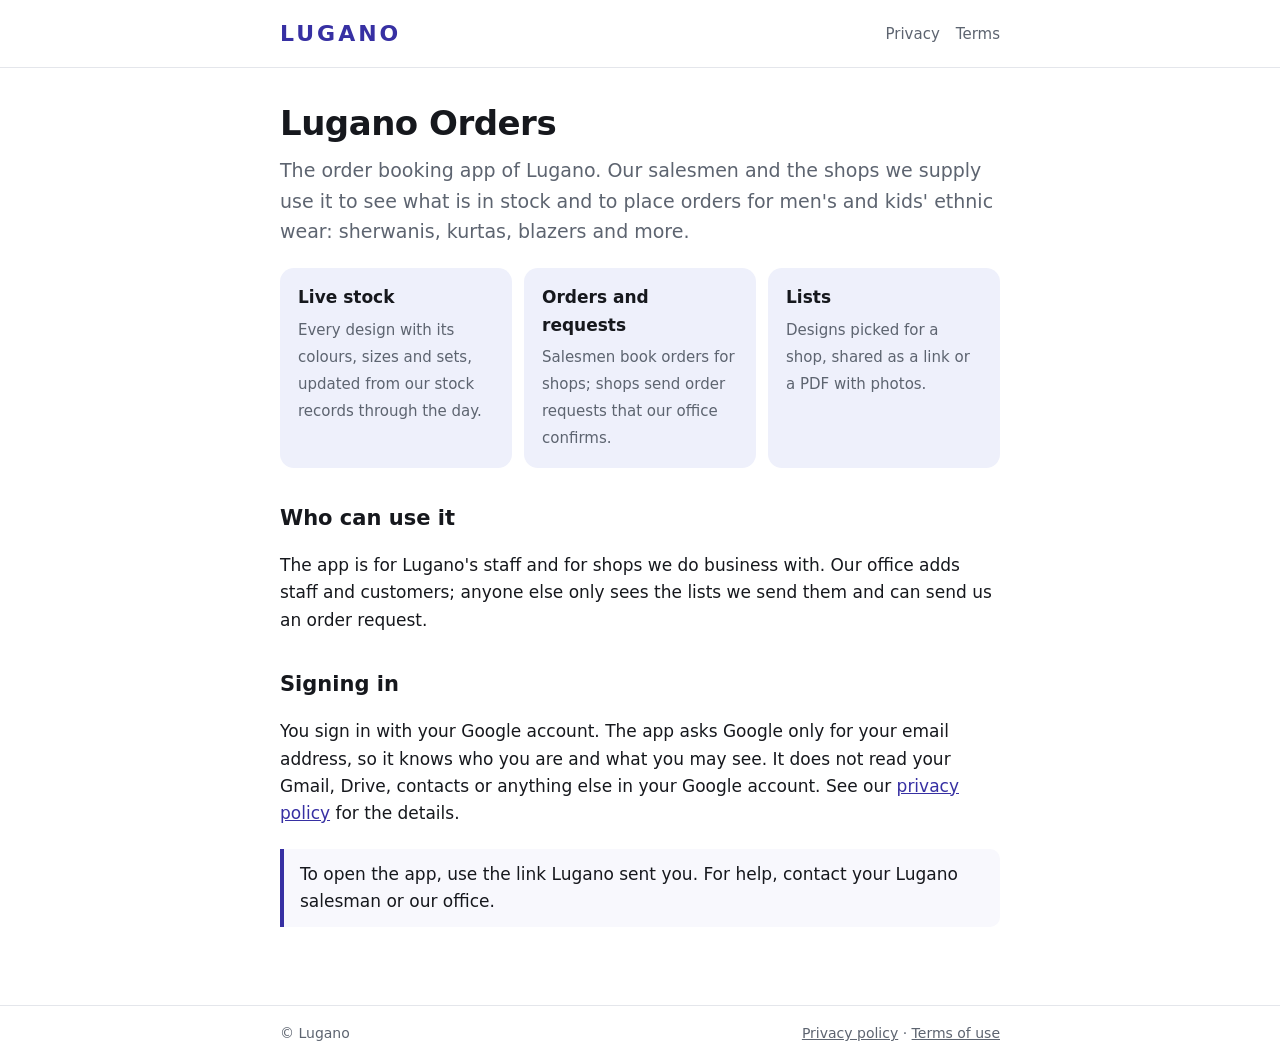
==== index.html @ 8a338e9d "Home page, privacy policy and terms for app.lugano.in Co-Authored-By: Claude Opus 5.5 <noreply@anthr" ====
<!DOCTYPE html>
<html lang="en">
<head>
<meta charset="utf-8">
<meta name="viewport" content="width=device-width, initial-scale=1">
<title>Lugano Orders</title>
<meta name="description" content="Lugano Orders: the order booking app of Lugano, for our salesmen and the shops we supply.">
<link rel="icon" href="logo.png">
<link rel="stylesheet" href="style.css">
</head>
<body>
<header><div class="bar"><a class="brand" href="./">LUGANO</a><nav><a href="privacy.html">Privacy</a><a href="terms.html">Terms</a></nav></div></header>
<main>
  <h1>Lugano Orders</h1>
  <p class="lead">The order booking app of Lugano. Our salesmen and the shops we supply use it to see what is in stock and to place orders for men's and kids' ethnic wear: sherwanis, kurtas, blazers and more.</p>

  <div class="cards">
    <div class="card"><b>Live stock</b><span>Every design with its colours, sizes and sets, updated from our stock records through the day.</span></div>
    <div class="card"><b>Orders and requests</b><span>Salesmen book orders for shops; shops send order requests that our office confirms.</span></div>
    <div class="card"><b>Lists</b><span>Designs picked for a shop, shared as a link or a PDF with photos.</span></div>
  </div>

  <h2>Who can use it</h2>
  <p>The app is for Lugano's staff and for shops we do business with. Our office adds staff and customers; anyone else only sees the lists we send them and can send us an order request.</p>

  <h2>Signing in</h2>
  <p>You sign in with your Google account. The app asks Google only for your email address, so it knows who you are and what you may see. It does not read your Gmail, Drive, contacts or anything else in your Google account. See our <a href="privacy.html">privacy policy</a> for the details.</p>

  <div class="note">To open the app, use the link Lugano sent you. For help, contact your Lugano salesman or our office.</div>
</main>
<footer><div class="bar"><span>© Lugano</span><span><a href="privacy.html">Privacy policy</a> · <a href="terms.html">Terms of use</a></span></div></footer>
</body>
</html>
---- style.css ----
:root{--ink:#16181D;--muted:#5D6470;--line:#E4E6EB;--indigo:#3730A3;--soft:#EEF0FB}
*{box-sizing:border-box}
html,body{margin:0;background:#fff;color:var(--ink);font:17px/1.6 system-ui,-apple-system,"Segoe UI",Roboto,Arial,sans-serif;-webkit-text-size-adjust:100%}
a{color:var(--indigo)}
header{border-bottom:1px solid var(--line)}
.bar{max-width:760px;margin:0 auto;padding:16px 20px;display:flex;align-items:center;justify-content:space-between;gap:12px}
.brand{font-weight:800;font-size:22px;letter-spacing:3px;color:var(--indigo);text-decoration:none}
nav a{color:var(--muted);text-decoration:none;font-size:15px;margin-left:16px}
nav a:hover{color:var(--ink)}
main{max-width:760px;margin:0 auto;padding:28px 20px 56px}
h1{font-size:34px;line-height:1.15;margin:8px 0 12px;letter-spacing:-.5px}
h2{font-size:21px;margin:34px 0 8px}
h3{font-size:17px;margin:22px 0 4px}
.lead{font-size:19px;color:var(--muted);margin:0 0 22px}
.cards{display:grid;grid-template-columns:repeat(auto-fit,minmax(210px,1fr));gap:12px;margin:22px 0}
.card{background:var(--soft);border-radius:14px;padding:16px 18px}
.card b{display:block;margin-bottom:4px}
.card span{color:var(--muted);font-size:15px}
.note{border-left:4px solid var(--indigo);background:#F8F8FD;padding:12px 16px;border-radius:0 10px 10px 0;margin:22px 0}
ul{padding-left:22px}
li{margin:4px 0}
.updated{color:var(--muted);font-size:14px}
footer{border-top:1px solid var(--line);color:var(--muted);font-size:14px}
footer .bar{flex-wrap:wrap}
footer a{color:var(--muted)}
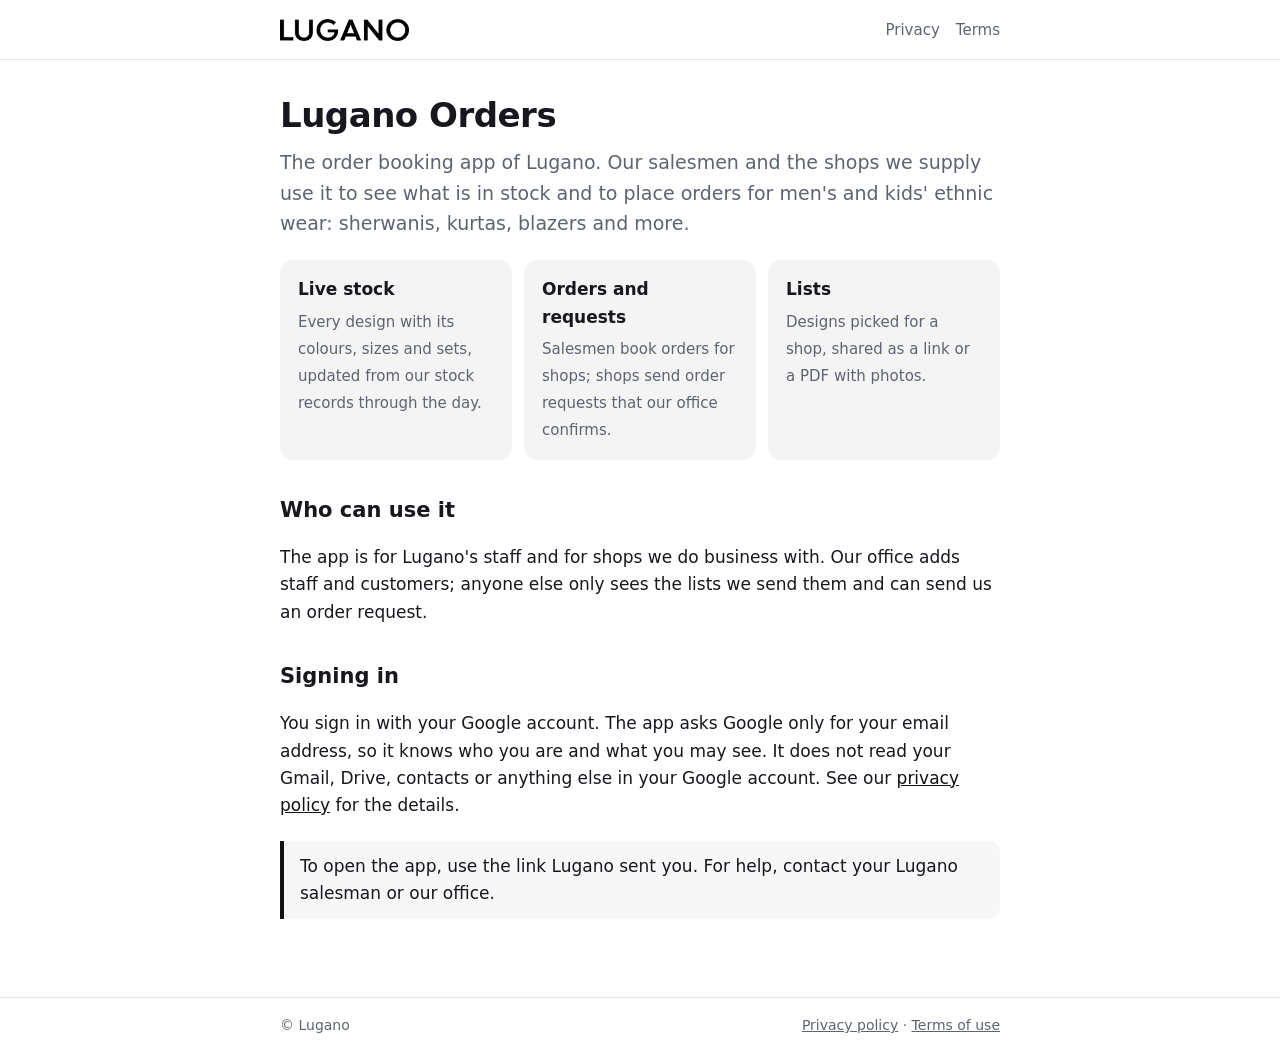
==== commit 97ffbdef: "Lugano logo and wordmark; neutral colours to match Co-Authored-By: Claude Opus 5.5 <noreply@anthropi" ====
--- a/index.html
+++ b/index.html
@@ -9,7 +9,7 @@
 <link rel="stylesheet" href="style.css">
 </head>
 <body>
-<header><div class="bar"><a class="brand" href="./">LUGANO</a><nav><a href="privacy.html">Privacy</a><a href="terms.html">Terms</a></nav></div></header>
+<header><div class="bar"><a class="brand" href="./"><img src="wordmark.png" alt="LUGANO" width="122" height="22"></a><nav><a href="privacy.html">Privacy</a><a href="terms.html">Terms</a></nav></div></header>
 <main>
   <h1>Lugano Orders</h1>
   <p class="lead">The order booking app of Lugano. Our salesmen and the shops we supply use it to see what is in stock and to place orders for men's and kids' ethnic wear: sherwanis, kurtas, blazers and more.</p>
--- a/style.css
+++ b/style.css
@@ -1,10 +1,11 @@
-:root{--ink:#16181D;--muted:#5D6470;--line:#E4E6EB;--indigo:#3730A3;--soft:#EEF0FB}
+:root{--ink:#16181D;--muted:#5D6470;--line:#E4E6EB;--indigo:#111111;--soft:#F4F4F5}
 *{box-sizing:border-box}
 html,body{margin:0;background:#fff;color:var(--ink);font:17px/1.6 system-ui,-apple-system,"Segoe UI",Roboto,Arial,sans-serif;-webkit-text-size-adjust:100%}
 a{color:var(--indigo)}
 header{border-bottom:1px solid var(--line)}
 .bar{max-width:760px;margin:0 auto;padding:16px 20px;display:flex;align-items:center;justify-content:space-between;gap:12px}
-.brand{font-weight:800;font-size:22px;letter-spacing:3px;color:var(--indigo);text-decoration:none}
+.brand{display:block;line-height:0}
+.brand img{height:22px;width:auto;display:block}
 nav a{color:var(--muted);text-decoration:none;font-size:15px;margin-left:16px}
 nav a:hover{color:var(--ink)}
 main{max-width:760px;margin:0 auto;padding:28px 20px 56px}
@@ -16,7 +17,7 @@
 .card{background:var(--soft);border-radius:14px;padding:16px 18px}
 .card b{display:block;margin-bottom:4px}
 .card span{color:var(--muted);font-size:15px}
-.note{border-left:4px solid var(--indigo);background:#F8F8FD;padding:12px 16px;border-radius:0 10px 10px 0;margin:22px 0}
+.note{border-left:4px solid var(--indigo);background:#F7F7F8;padding:12px 16px;border-radius:0 10px 10px 0;margin:22px 0}
 ul{padding-left:22px}
 li{margin:4px 0}
 .updated{color:var(--muted);font-size:14px}
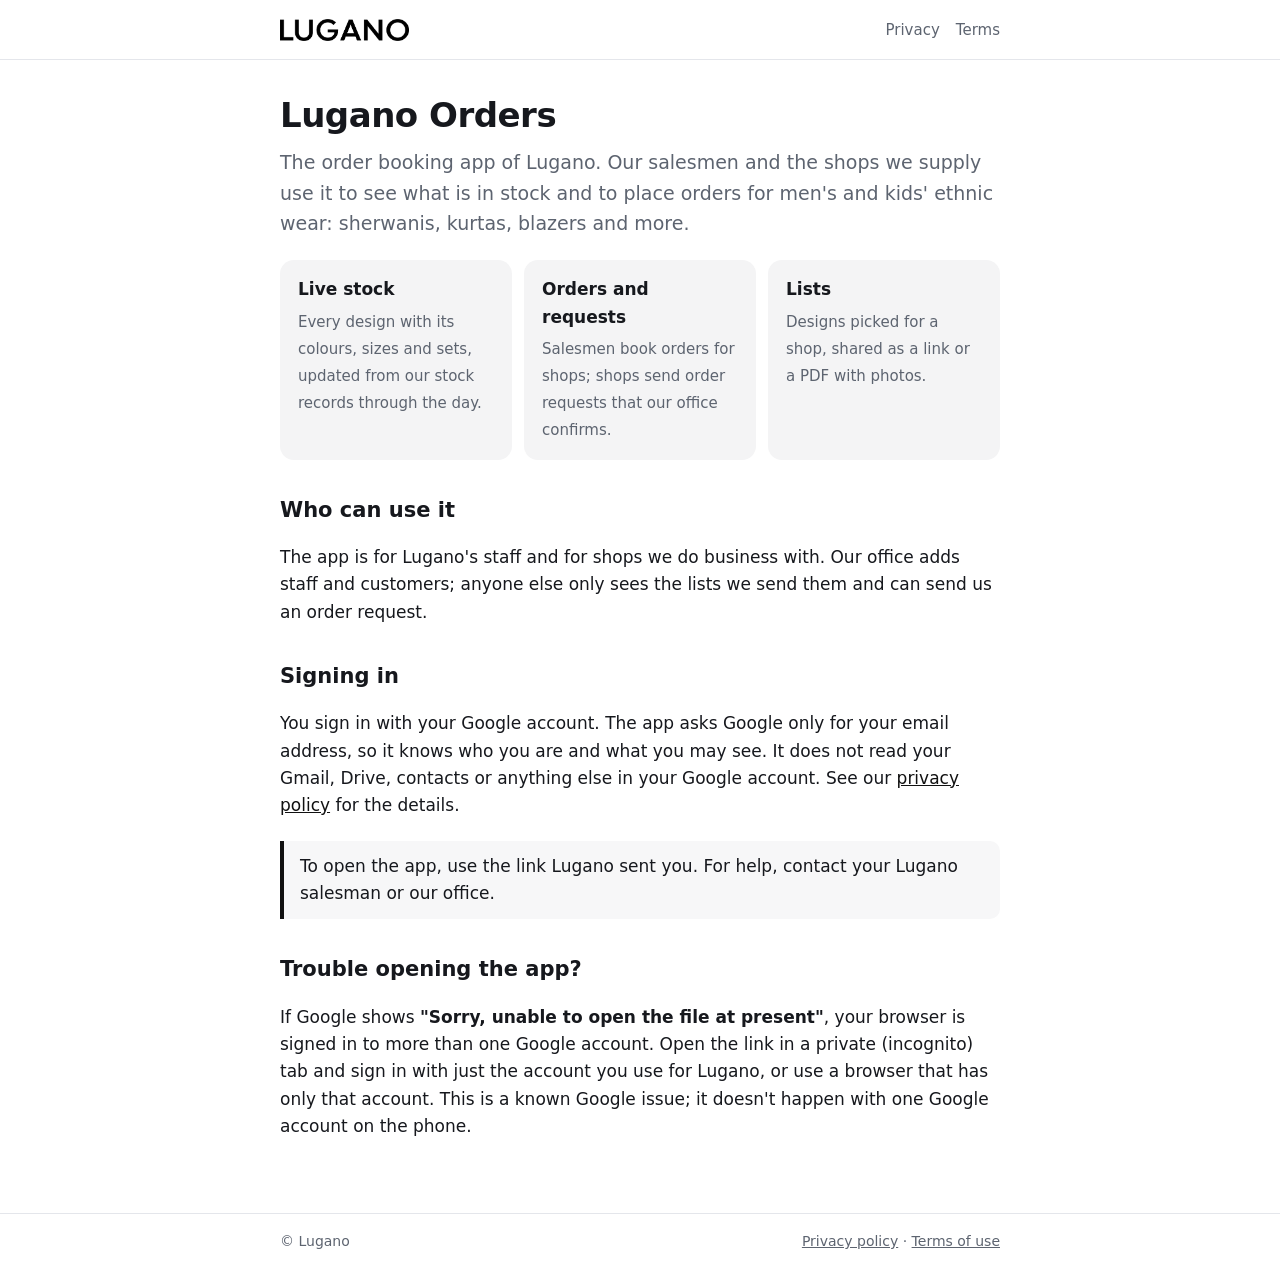
==== commit 9aef8f2b: "Home page: help for Google's multiple-accounts error Co-Authored-By: Claude Opus 5.5 <noreply@anthro" ====
--- a/index.html
+++ b/index.html
@@ -27,6 +27,9 @@
   <p>You sign in with your Google account. The app asks Google only for your email address, so it knows who you are and what you may see. It does not read your Gmail, Drive, contacts or anything else in your Google account. See our <a href="privacy.html">privacy policy</a> for the details.</p>
 
   <div class="note">To open the app, use the link Lugano sent you. For help, contact your Lugano salesman or our office.</div>
+
+  <h2>Trouble opening the app?</h2>
+  <p>If Google shows <b>"Sorry, unable to open the file at present"</b>, your browser is signed in to more than one Google account. Open the link in a private (incognito) tab and sign in with just the account you use for Lugano, or use a browser that has only that account. This is a known Google issue; it doesn't happen with one Google account on the phone.</p>
 </main>
 <footer><div class="bar"><span>© Lugano</span><span><a href="privacy.html">Privacy policy</a> · <a href="terms.html">Terms of use</a></span></div></footer>
 </body>
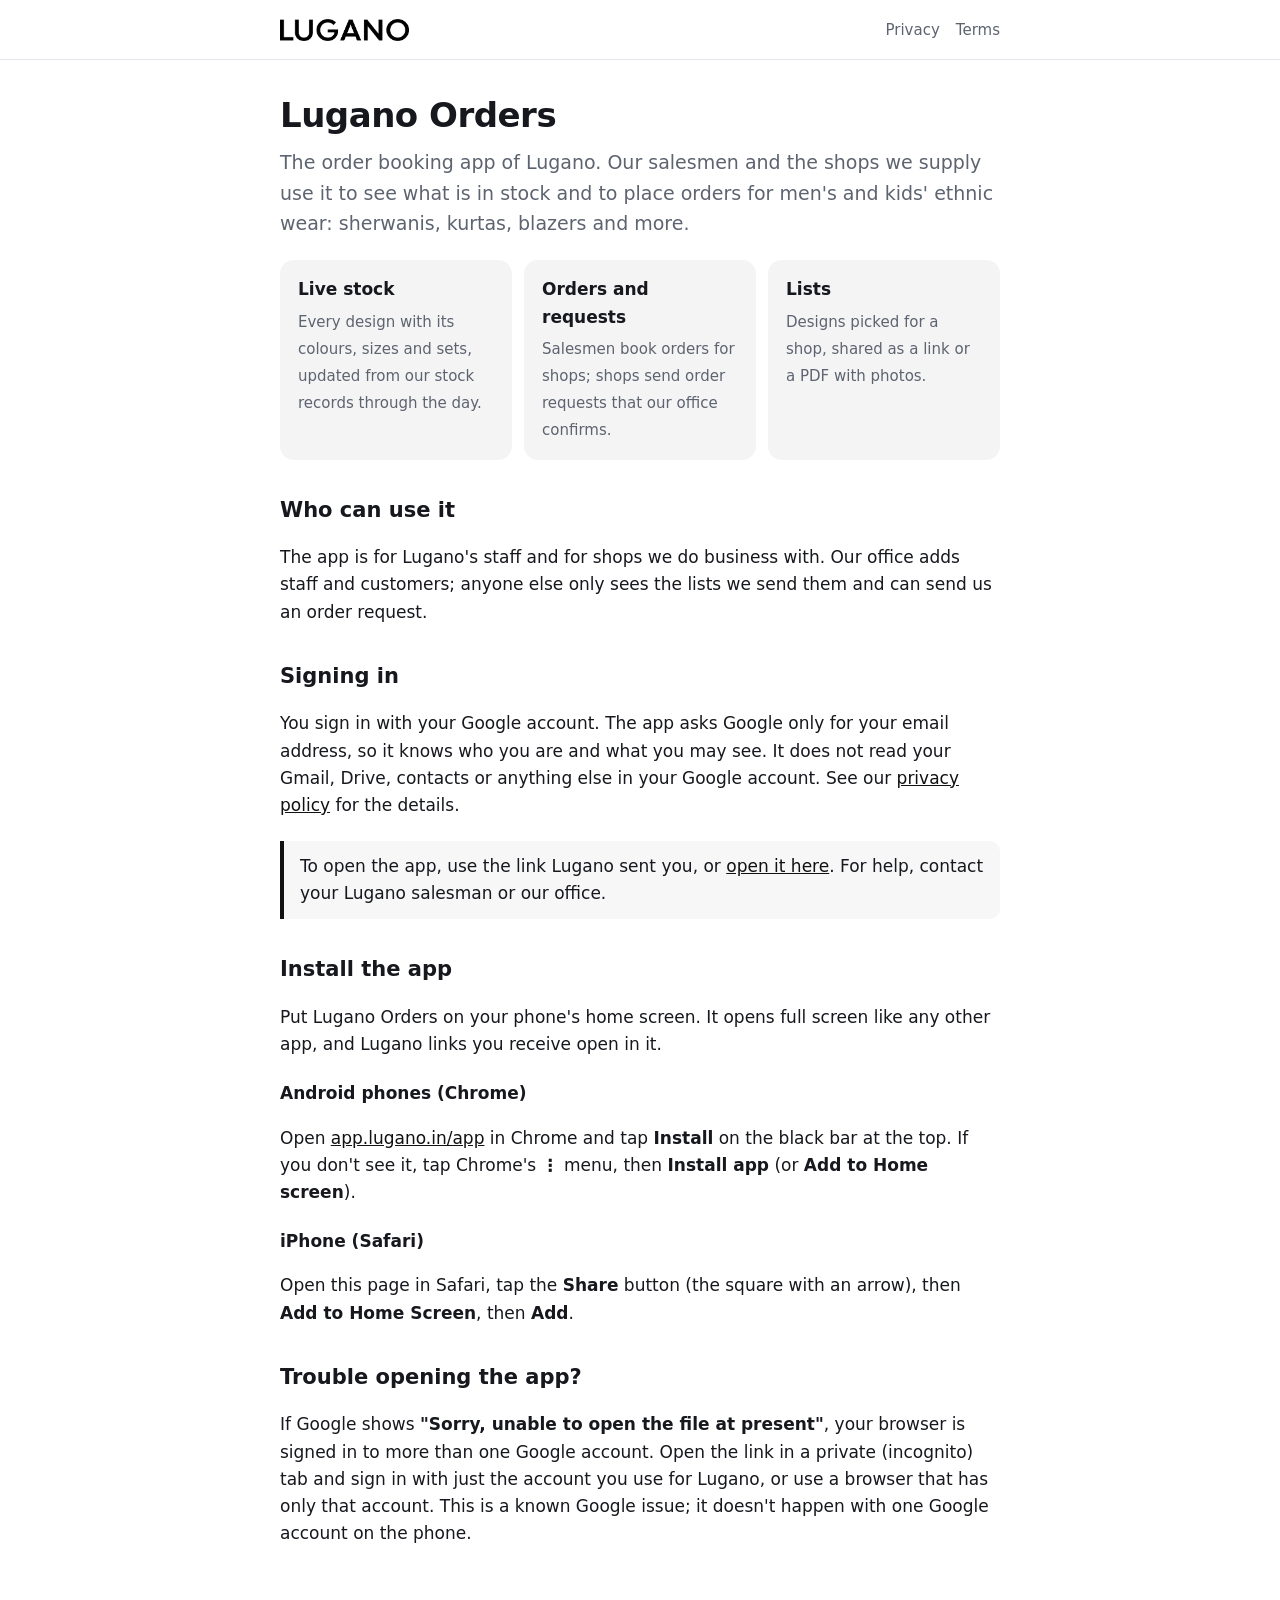
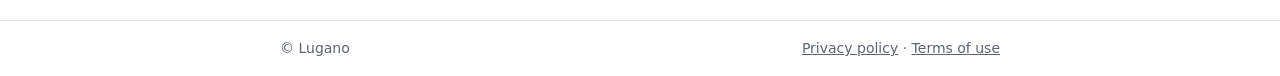
==== commit 10a2a8b1: "Installable app: app.lugano.in/app shows the Order App full screen; manifest, service worker, icons," ====
--- a/index.html
+++ b/index.html
@@ -5,7 +5,11 @@
 <meta name="viewport" content="width=device-width, initial-scale=1">
 <title>Lugano Orders</title>
 <meta name="description" content="Lugano Orders: the order booking app of Lugano, for our salesmen and the shops we supply.">
+<link rel="manifest" href="/manifest.webmanifest">
+<meta name="theme-color" content="#ffffff">
 <link rel="icon" href="logo.png">
+<link rel="apple-touch-icon" href="/icons/apple-touch-icon.png">
+<meta name="apple-mobile-web-app-title" content="Lugano">
 <link rel="stylesheet" href="style.css">
 </head>
 <body>
@@ -26,11 +30,31 @@
   <h2>Signing in</h2>
   <p>You sign in with your Google account. The app asks Google only for your email address, so it knows who you are and what you may see. It does not read your Gmail, Drive, contacts or anything else in your Google account. See our <a href="privacy.html">privacy policy</a> for the details.</p>
 
-  <div class="note">To open the app, use the link Lugano sent you. For help, contact your Lugano salesman or our office.</div>
+  <div class="note">To open the app, use the link Lugano sent you, or <a href="/app/">open it here</a>. For help, contact your Lugano salesman or our office.</div>
+
+  <h2 id="install">Install the app</h2>
+  <p>Put Lugano Orders on your phone's home screen. It opens full screen like any other app, and Lugano links you receive open in it.</p>
+  <p id="installNow" hidden><button class="big" id="installBtn" style="background:#111827">Install Lugano Orders</button></p>
+  <p id="installDone" hidden><b>Lugano Orders is installed on this phone.</b> Open it from the home screen.</p>
+  <h3>Android phones (Chrome)</h3>
+  <p>Open <a href="/app/">app.lugano.in/app</a> in Chrome and tap <b>Install</b> on the black bar at the top. If you don't see it, tap Chrome's <b>⋮</b> menu, then <b>Install app</b> (or <b>Add to Home screen</b>).</p>
+  <h3>iPhone (Safari)</h3>
+  <p>Open this page in Safari, tap the <b>Share</b> button (the square with an arrow), then <b>Add to Home Screen</b>, then <b>Add</b>.</p>
 
   <h2>Trouble opening the app?</h2>
   <p>If Google shows <b>"Sorry, unable to open the file at present"</b>, your browser is signed in to more than one Google account. Open the link in a private (incognito) tab and sign in with just the account you use for Lugano, or use a browser that has only that account. This is a known Google issue; it doesn't happen with one Google account on the phone.</p>
 </main>
 <footer><div class="bar"><span>© Lugano</span><span><a href="privacy.html">Privacy policy</a> · <a href="terms.html">Terms of use</a></span></div></footer>
+<script src="/install.js"></script>
+<script>
+  (function () {
+    function show() {
+      document.getElementById('installNow').hidden = !LUGANO_INSTALL.prompt || luganoInstalled();
+      document.getElementById('installDone').hidden = !LUGANO_INSTALL.done;
+    }
+    LUGANO_INSTALL.onChange = show; show();
+    document.getElementById('installBtn').onclick = function () { luganoInstall().then(show); };
+  })();
+</script>
 </body>
 </html>
--- a/style.css
+++ b/style.css
@@ -24,3 +24,12 @@
 footer{border-top:1px solid var(--line);color:var(--muted);font-size:14px}
 footer .bar{flex-wrap:wrap}
 footer a{color:var(--muted)}
+/* share screen (share page and the installed app) */
+.big{display:block;width:100%;border:0;border-radius:14px;background:#1FA855;color:#fff;font:700 19px/1 system-ui,sans-serif;padding:18px;margin:10px 0 6px}
+.big.done{background:#DDEFE3;color:#14532D}
+.ghost{border:1px solid var(--line);background:#fff;border-radius:12px;padding:10px 16px;font-size:16px}
+.small{color:var(--muted);font-size:14px;margin:4px 0 14px}
+.thumbs{display:grid;grid-template-columns:repeat(auto-fill,minmax(96px,1fr));gap:8px;margin:12px 0}
+.thumbs img{width:100%;border-radius:8px;border:1px solid var(--line)}
+.thumbs .file{border:1px solid var(--line);border-radius:8px;padding:12px;font-size:13px;word-break:break-word}
+.sharepage h1{font-size:26px}
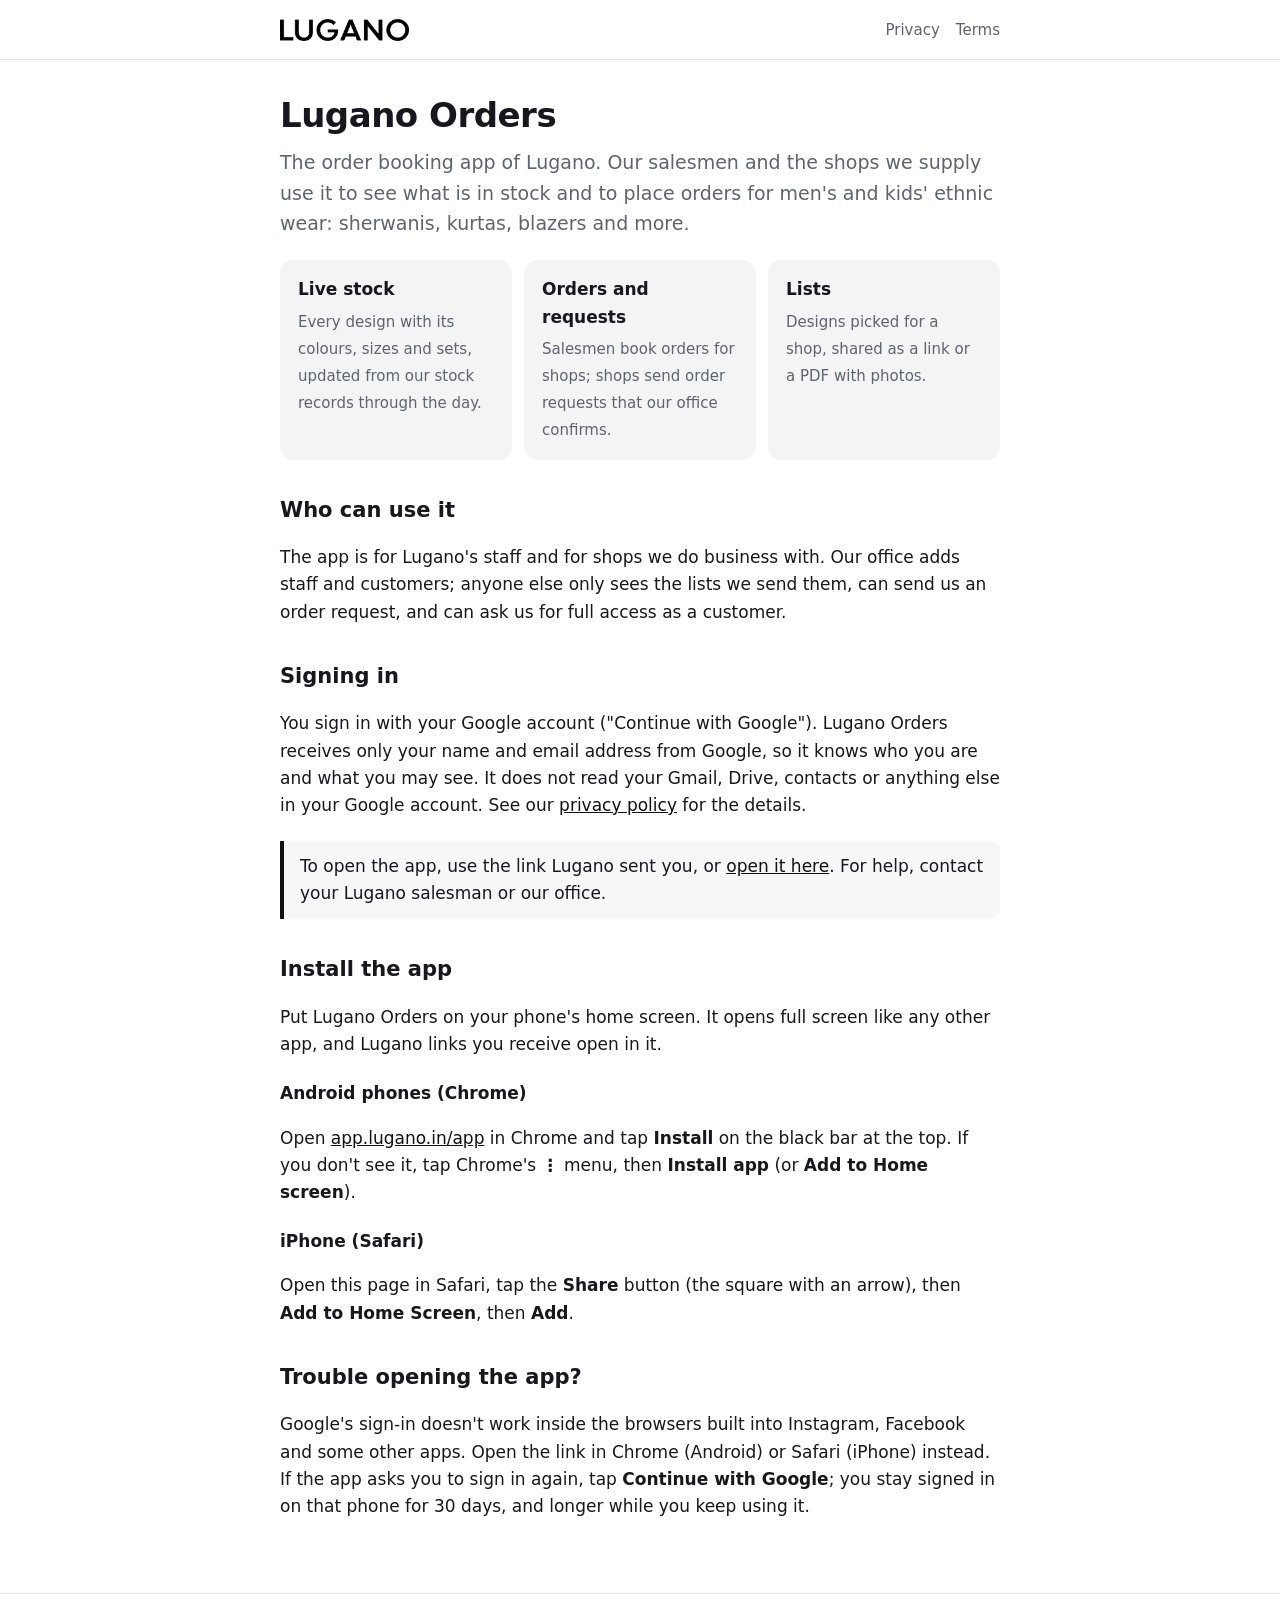
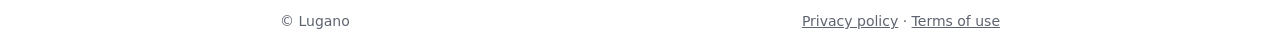
==== commit 2205487c: "Home page: app name in metadata, Sign in with Google wording, sign-up, in-app browser help (for Goog" ====
--- a/index.html
+++ b/index.html
@@ -5,6 +5,16 @@
 <meta name="viewport" content="width=device-width, initial-scale=1">
 <title>Lugano Orders</title>
 <meta name="description" content="Lugano Orders: the order booking app of Lugano, for our salesmen and the shops we supply.">
+<meta property="og:type" content="website">
+<meta property="og:site_name" content="Lugano Orders">
+<meta name="application-name" content="Lugano Orders">
+<meta property="og:title" content="Lugano Orders">
+<meta property="og:description" content="Live stock, new designs and orders from Lugano.">
+<meta property="og:url" content="https://app.lugano.in/">
+<meta property="og:image" content="https://app.lugano.in/icons/og.png">
+<meta property="og:image:width" content="1200">
+<meta property="og:image:height" content="630">
+<meta name="twitter:card" content="summary_large_image">
 <link rel="manifest" href="/manifest.webmanifest">
 <meta name="theme-color" content="#ffffff">
 <link rel="icon" href="logo.png">
@@ -25,10 +35,10 @@
   </div>
 
   <h2>Who can use it</h2>
-  <p>The app is for Lugano's staff and for shops we do business with. Our office adds staff and customers; anyone else only sees the lists we send them and can send us an order request.</p>
+  <p>The app is for Lugano's staff and for shops we do business with. Our office adds staff and customers; anyone else only sees the lists we send them, can send us an order request, and can ask us for full access as a customer.</p>
 
   <h2>Signing in</h2>
-  <p>You sign in with your Google account. The app asks Google only for your email address, so it knows who you are and what you may see. It does not read your Gmail, Drive, contacts or anything else in your Google account. See our <a href="privacy.html">privacy policy</a> for the details.</p>
+  <p>You sign in with your Google account ("Continue with Google"). Lugano Orders receives only your name and email address from Google, so it knows who you are and what you may see. It does not read your Gmail, Drive, contacts or anything else in your Google account. See our <a href="privacy.html">privacy policy</a> for the details.</p>
 
   <div class="note">To open the app, use the link Lugano sent you, or <a href="/app/">open it here</a>. For help, contact your Lugano salesman or our office.</div>
 
@@ -42,7 +52,7 @@
   <p>Open this page in Safari, tap the <b>Share</b> button (the square with an arrow), then <b>Add to Home Screen</b>, then <b>Add</b>.</p>
 
   <h2>Trouble opening the app?</h2>
-  <p>If Google shows <b>"Sorry, unable to open the file at present"</b>, your browser is signed in to more than one Google account. Open the link in a private (incognito) tab and sign in with just the account you use for Lugano, or use a browser that has only that account. This is a known Google issue; it doesn't happen with one Google account on the phone.</p>
+  <p>Google's sign-in doesn't work inside the browsers built into Instagram, Facebook and some other apps. Open the link in Chrome (Android) or Safari (iPhone) instead. If the app asks you to sign in again, tap <b>Continue with Google</b>; you stay signed in on that phone for 30 days, and longer while you keep using it.</p>
 </main>
 <footer><div class="bar"><span>© Lugano</span><span><a href="privacy.html">Privacy policy</a> · <a href="terms.html">Terms of use</a></span></div></footer>
 <script src="/install.js"></script>
